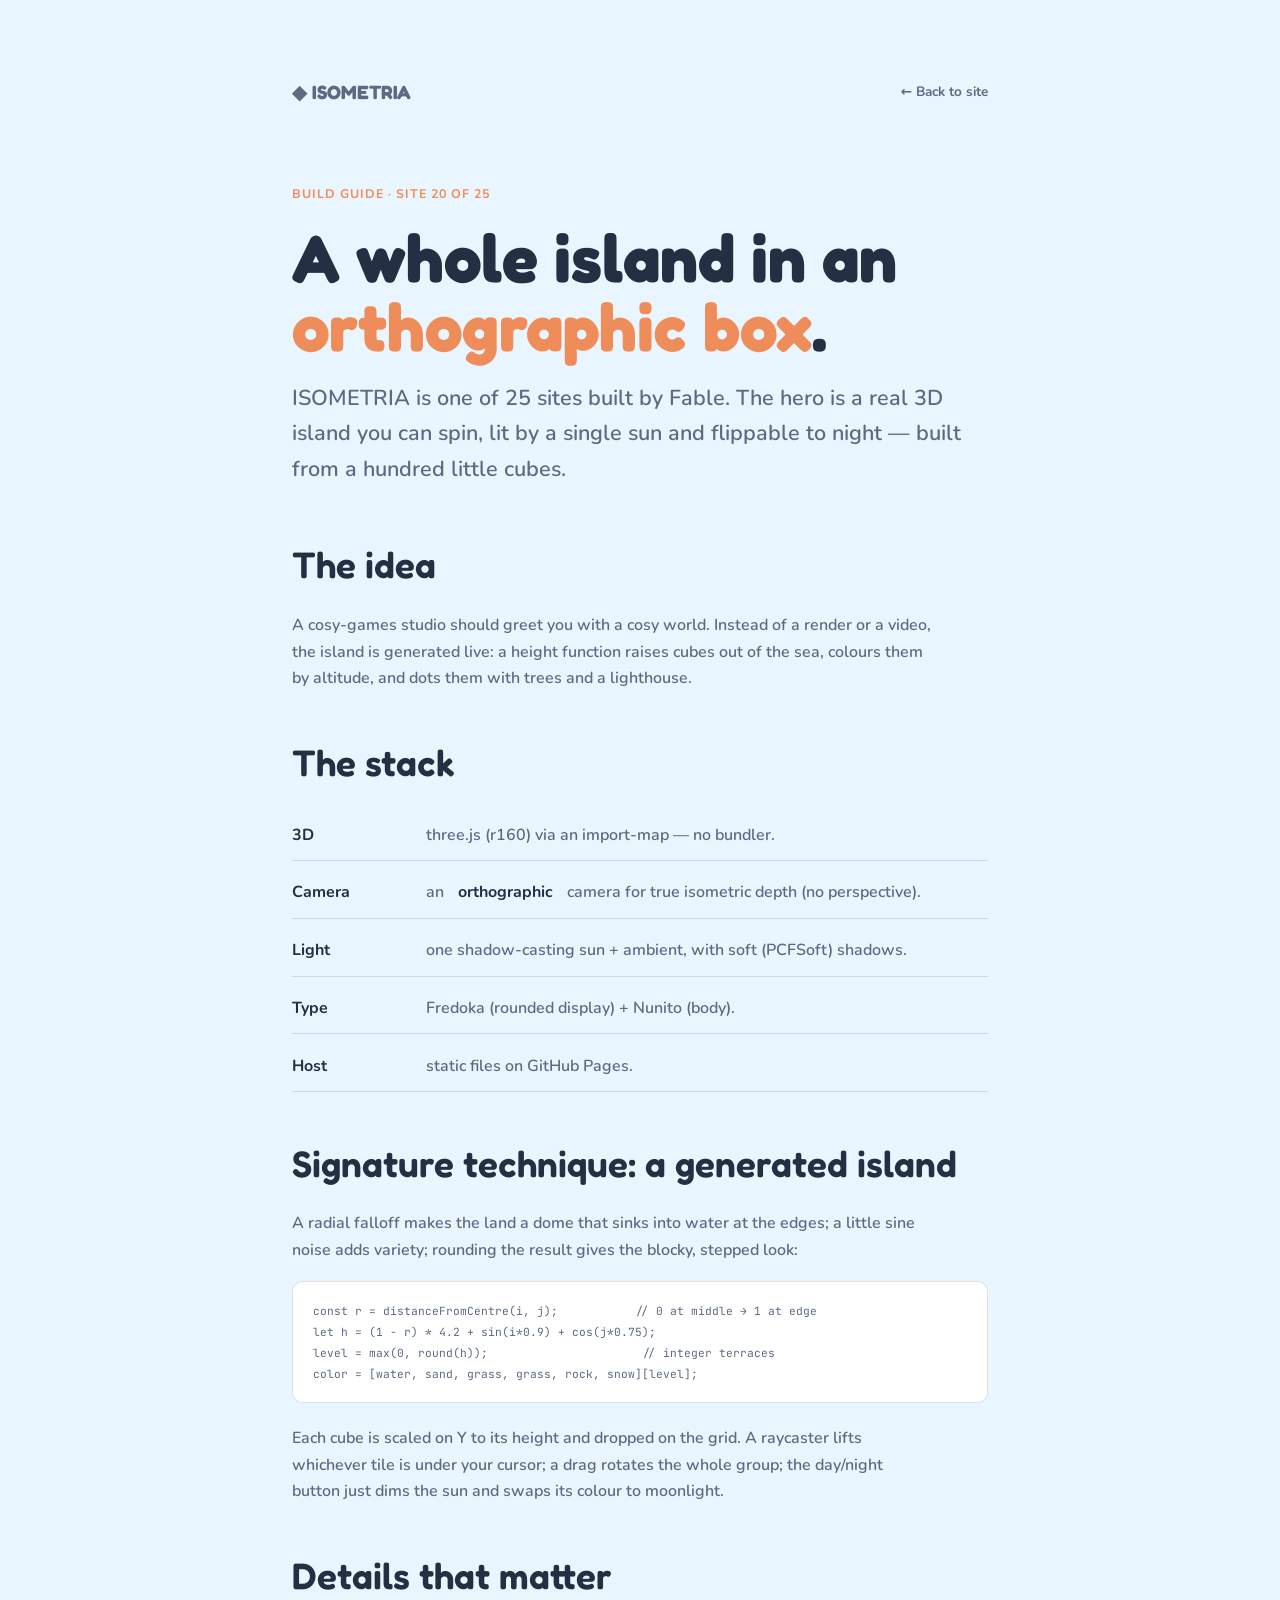
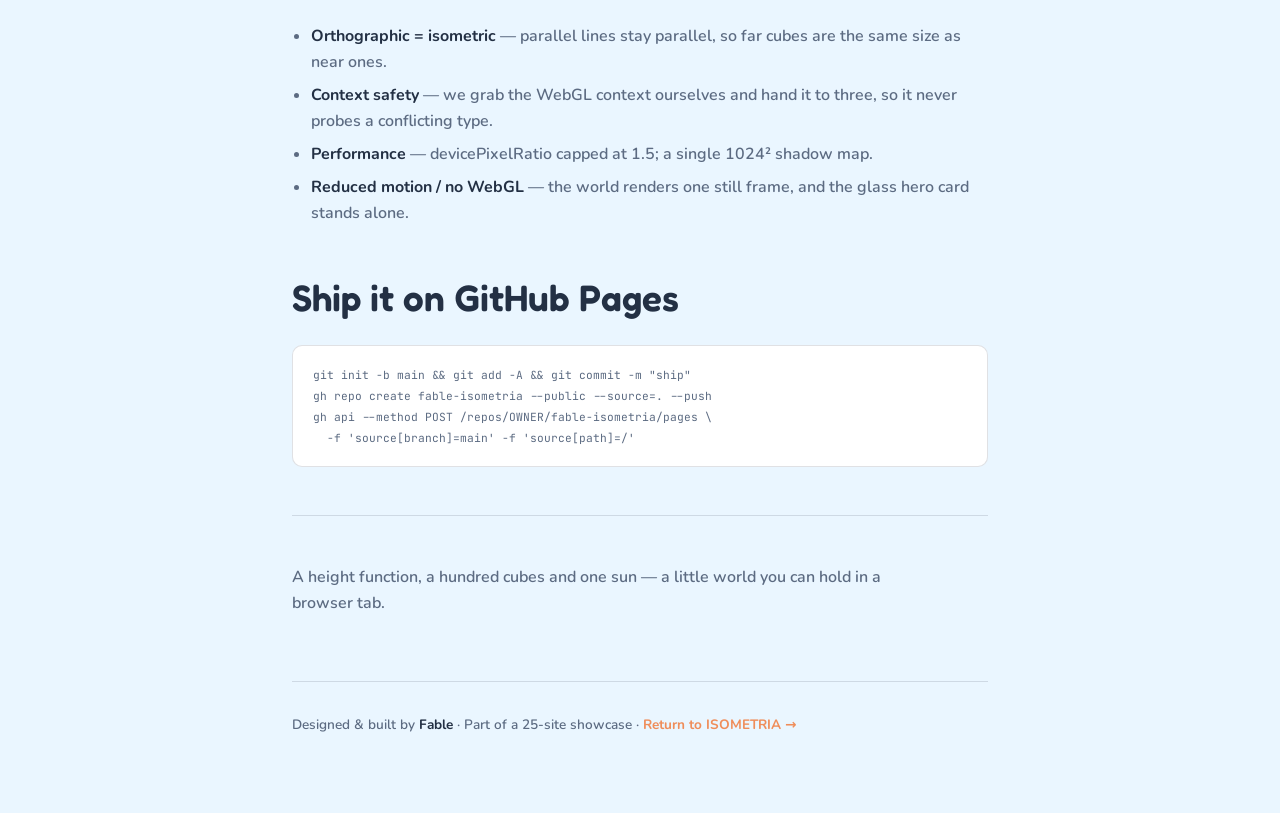
==== guide/index.html @ b90c7f37 "Ship fable-isometria" ====
<!doctype html>
<html lang="en">
<head>
<meta charset="utf-8" />
<meta name="viewport" content="width=device-width, initial-scale=1" />
<title>ISOMETRIA — Guide · How this was built</title>
<meta name="description" content="How the ISOMETRIA site was built with Fable: an isometric island in three.js with an orthographic camera, soft shadows, and a day/night toggle." />
<link rel="preconnect" href="https://fonts.googleapis.com" />
<link rel="preconnect" href="https://fonts.gstatic.com" crossorigin />
<link href="https://fonts.googleapis.com/css2?family=Fredoka:wght@500;600;700&family=Nunito:wght@400;600;700&family=JetBrains+Mono:wght@400&display=swap" rel="stylesheet" />
<style>
  :root{--bg:#eaf6ff;--ink:#233044;--dim:#5c6b82;--accent:#ef8d5a;--line:rgba(35,48,68,.14)}
  *{box-sizing:border-box;margin:0;padding:0}
  body{background:var(--bg);color:var(--ink);font-family:"Nunito",system-ui,sans-serif;line-height:1.65;-webkit-font-smoothing:antialiased}
  a{color:var(--accent);text-decoration:none;font-weight:700}a:hover{text-decoration:underline}
  .wrap{max-width:760px;margin:0 auto;padding:clamp(28px,6vw,80px) clamp(20px,5vw,32px)}
  .top{display:flex;justify-content:space-between;align-items:center;font-weight:700;font-size:.85rem;color:var(--dim);margin-bottom:clamp(40px,8vh,80px)}
  .top a{color:var(--dim)}
  .brand{font-family:"Fredoka",sans-serif;font-weight:700;font-size:1.2rem;color:var(--ink)}
  .tag{display:inline-block;font-weight:700;font-size:.78rem;letter-spacing:.08em;text-transform:uppercase;color:var(--accent);margin-bottom:1.2rem}
  h1{font-family:"Fredoka",sans-serif;font-weight:700;font-size:clamp(2.4rem,7vw,4.2rem);line-height:1.02;margin-bottom:1.2rem}
  h1 em{font-style:normal;color:var(--accent)}
  .lede{font-size:clamp(1.1rem,2.2vw,1.35rem);color:var(--dim);max-width:56ch;margin-bottom:3rem;font-weight:600}
  h2{font-family:"Fredoka",sans-serif;font-weight:600;font-size:clamp(1.6rem,4vw,2.3rem);margin:2.6rem 0 1rem}
  p{color:var(--dim);margin:0 0 1.1rem;max-width:64ch;font-weight:600}
  strong{color:var(--ink)}
  ul{color:var(--dim);margin:0 0 1.2rem 1.2rem;font-weight:600}li{margin:.4rem 0}
  code{font-family:"JetBrains Mono",monospace;font-size:.86em;background:rgba(35,48,68,.08);padding:.12em .4em;border-radius:4px;color:var(--ink);font-weight:400}
  pre{background:#fff;border:1px solid var(--line);border-radius:10px;padding:18px 20px;overflow-x:auto;margin:0 0 1.4rem;font-size:.82rem;line-height:1.6;font-family:"JetBrains Mono",monospace}
  pre code{background:none;padding:0;color:var(--dim)}
  .stack{list-style:none;margin:0 0 1.2rem;padding:0}
  .stack li{display:flex;gap:14px;padding:12px 0;border-bottom:1px solid var(--line)}
  .stack b{color:var(--ink);min-width:120px}
  .rule{height:1px;background:var(--line);margin:3rem 0}
  footer{margin-top:4rem;padding-top:2rem;border-top:1px solid var(--line);font-weight:600;font-size:.85rem;color:var(--dim)}
</style>
</head>
<body>
<div class="wrap">
  <div class="top"><a class="brand" href="../">◆ ISOMETRIA</a><a href="../">← Back to site</a></div>
  <span class="tag">Build guide · Site 20 of 25</span>
  <h1>A whole island in an <em>orthographic box</em>.</h1>
  <p class="lede">ISOMETRIA is one of 25 sites built by Fable. The hero is a real 3D island you can spin,
    lit by a single sun and flippable to night — built from a hundred little cubes.</p>

  <h2>The idea</h2>
  <p>A cosy-games studio should greet you with a cosy world. Instead of a render or a video, the island
    is generated live: a height function raises cubes out of the sea, colours them by altitude, and dots
    them with trees and a lighthouse.</p>

  <h2>The stack</h2>
  <ul class="stack">
    <li><b>3D</b> three.js (r160) via an import-map — no bundler.</li>
    <li><b>Camera</b> an <strong>orthographic</strong> camera for true isometric depth (no perspective).</li>
    <li><b>Light</b> one shadow-casting sun + ambient, with soft (PCFSoft) shadows.</li>
    <li><b>Type</b> Fredoka (rounded display) + Nunito (body).</li>
    <li><b>Host</b> static files on GitHub Pages.</li>
  </ul>

  <h2>Signature technique: a generated island</h2>
  <p>A radial falloff makes the land a dome that sinks into water at the edges; a little sine noise adds
    variety; rounding the result gives the blocky, stepped look:</p>
  <pre><code>const r = distanceFromCentre(i, j);           // 0 at middle → 1 at edge
let h = (1 - r) * 4.2 + sin(i*0.9) + cos(j*0.75);
level = max(0, round(h));                      // integer terraces
color = [water, sand, grass, grass, rock, snow][level];</code></pre>
  <p>Each cube is scaled on Y to its height and dropped on the grid. A raycaster lifts whichever tile is
    under your cursor; a drag rotates the whole group; the day/night button just dims the sun and swaps
    its colour to moonlight.</p>

  <h2>Details that matter</h2>
  <ul>
    <li><strong>Orthographic = isometric</strong> — parallel lines stay parallel, so far cubes are the same size as near ones.</li>
    <li><strong>Context safety</strong> — we grab the WebGL context ourselves and hand it to three, so it never probes a conflicting type.</li>
    <li><strong>Performance</strong> — devicePixelRatio capped at 1.5; a single 1024² shadow map.</li>
    <li><strong>Reduced motion / no WebGL</strong> — the world renders one still frame, and the glass hero card stands alone.</li>
  </ul>

  <h2>Ship it on GitHub Pages</h2>
  <pre><code>git init -b main &amp;&amp; git add -A &amp;&amp; git commit -m "ship"
gh repo create fable-isometria --public --source=. --push
gh api --method POST /repos/OWNER/fable-isometria/pages \
  -f 'source[branch]=main' -f 'source[path]=/'</code></pre>

  <div class="rule"></div>
  <p>A height function, a hundred cubes and one sun — a little world you can hold in a browser tab.</p>
  <footer>Designed &amp; built by <strong>Fable</strong> · Part of a 25-site showcase · <a href="../">Return to ISOMETRIA →</a></footer>
</div>
</body>
</html>
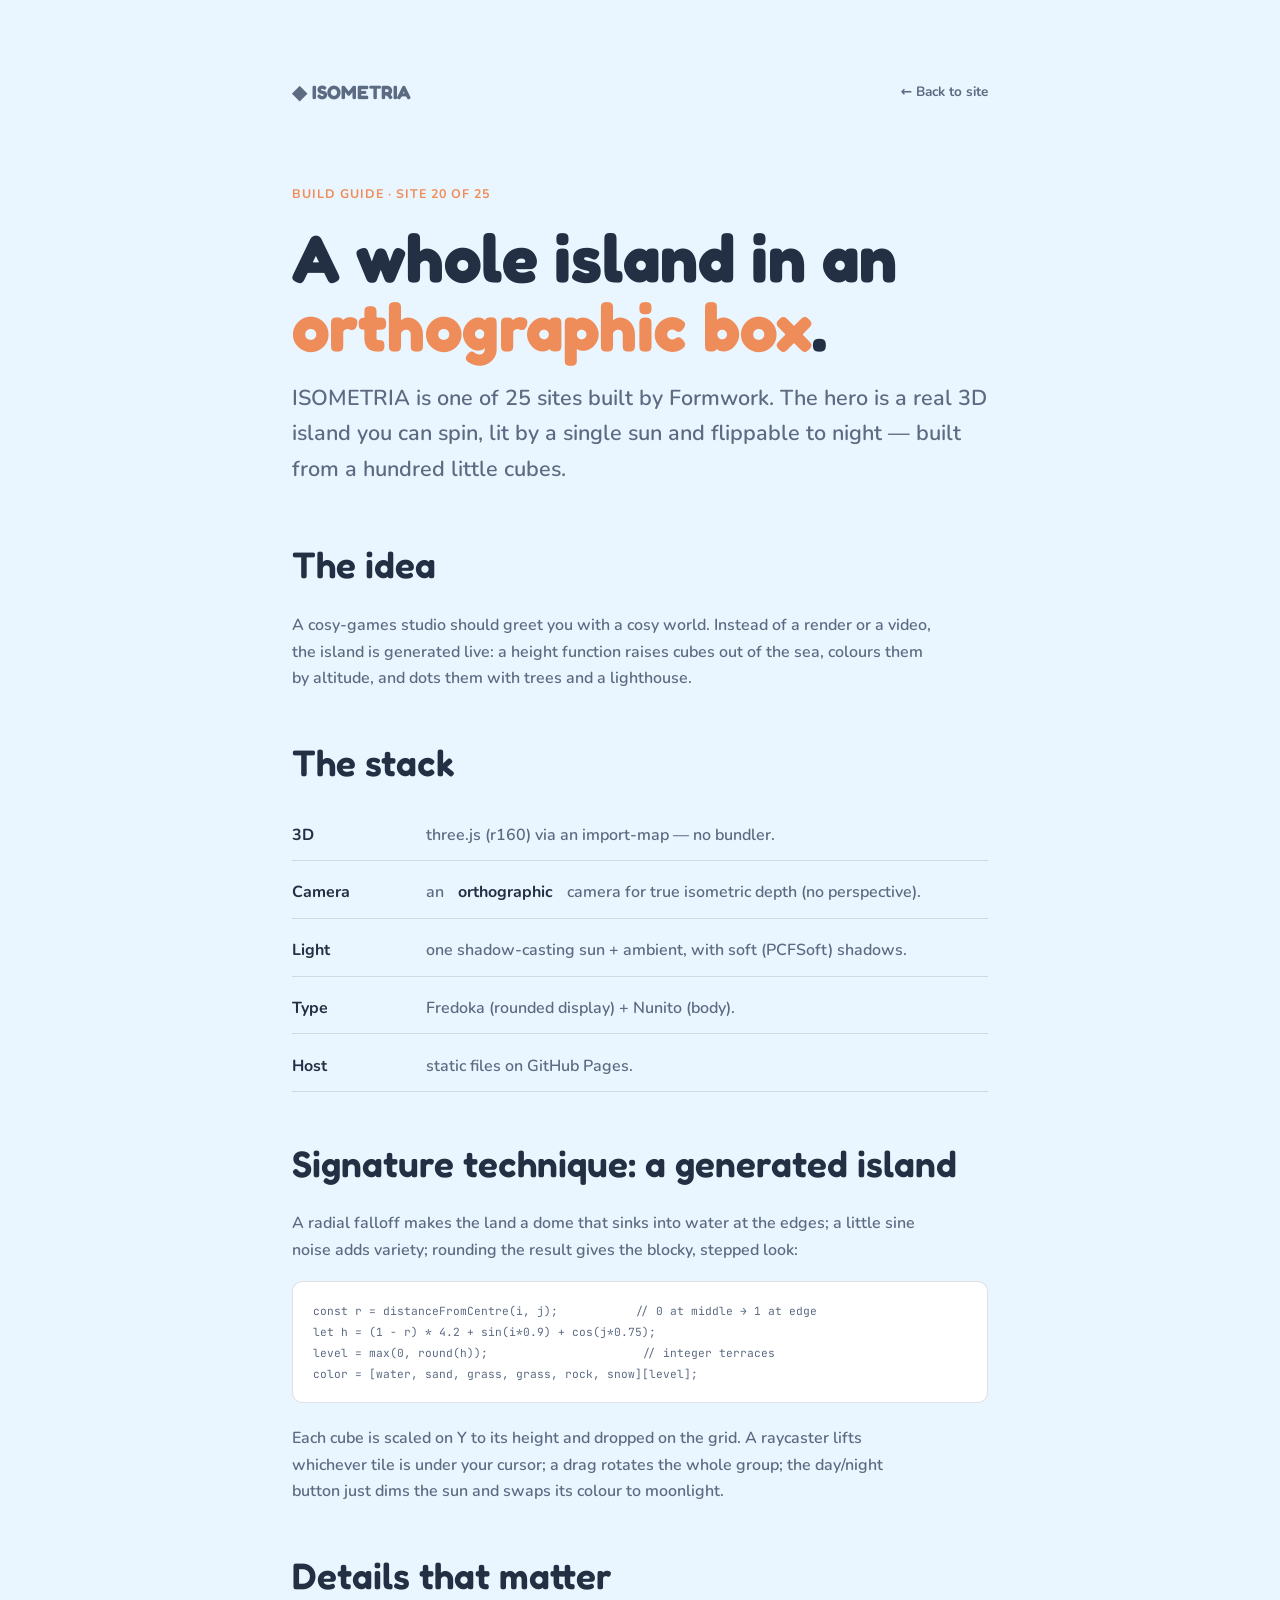
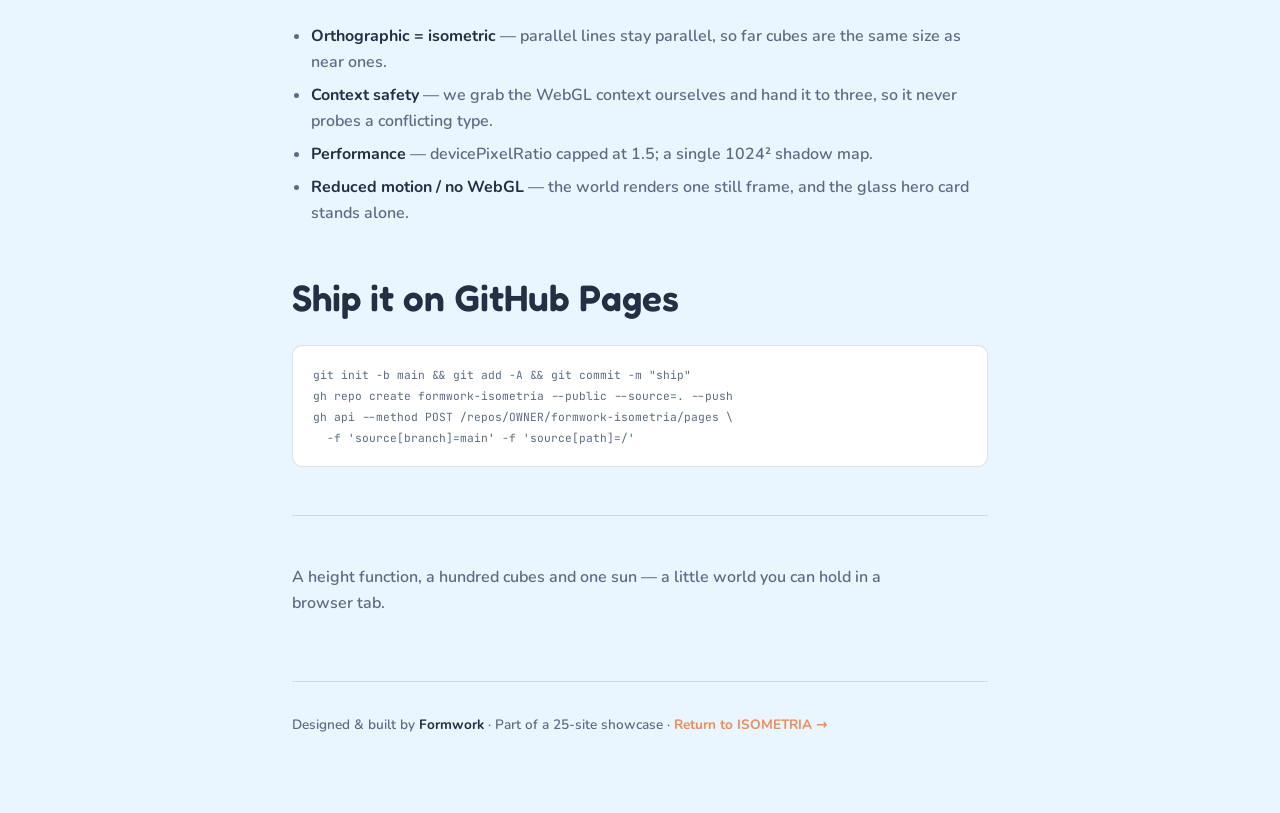
==== commit 415a0b75: "Rebrand collection to FORMWORK" ====
--- a/guide/index.html
+++ b/guide/index.html
@@ -4,7 +4,7 @@
 <meta charset="utf-8" />
 <meta name="viewport" content="width=device-width, initial-scale=1" />
 <title>ISOMETRIA — Guide · How this was built</title>
-<meta name="description" content="How the ISOMETRIA site was built with Fable: an isometric island in three.js with an orthographic camera, soft shadows, and a day/night toggle." />
+<meta name="description" content="How the ISOMETRIA site was built with Formwork: an isometric island in three.js with an orthographic camera, soft shadows, and a day/night toggle." />
 <link rel="preconnect" href="https://fonts.googleapis.com" />
 <link rel="preconnect" href="https://fonts.gstatic.com" crossorigin />
 <link href="https://fonts.googleapis.com/css2?family=Fredoka:wght@500;600;700&family=Nunito:wght@400;600;700&family=JetBrains+Mono:wght@400&display=swap" rel="stylesheet" />
@@ -40,7 +40,7 @@
   <div class="top"><a class="brand" href="../">◆ ISOMETRIA</a><a href="../">← Back to site</a></div>
   <span class="tag">Build guide · Site 20 of 25</span>
   <h1>A whole island in an <em>orthographic box</em>.</h1>
-  <p class="lede">ISOMETRIA is one of 25 sites built by Fable. The hero is a real 3D island you can spin,
+  <p class="lede">ISOMETRIA is one of 25 sites built by Formwork. The hero is a real 3D island you can spin,
     lit by a single sun and flippable to night — built from a hundred little cubes.</p>
 
   <h2>The idea</h2>
@@ -78,13 +78,13 @@
 
   <h2>Ship it on GitHub Pages</h2>
   <pre><code>git init -b main &amp;&amp; git add -A &amp;&amp; git commit -m "ship"
-gh repo create fable-isometria --public --source=. --push
-gh api --method POST /repos/OWNER/fable-isometria/pages \
+gh repo create formwork-isometria --public --source=. --push
+gh api --method POST /repos/OWNER/formwork-isometria/pages \
   -f 'source[branch]=main' -f 'source[path]=/'</code></pre>
 
   <div class="rule"></div>
   <p>A height function, a hundred cubes and one sun — a little world you can hold in a browser tab.</p>
-  <footer>Designed &amp; built by <strong>Fable</strong> · Part of a 25-site showcase · <a href="../">Return to ISOMETRIA →</a></footer>
+  <footer>Designed &amp; built by <strong>Formwork</strong> · Part of a 25-site showcase · <a href="../">Return to ISOMETRIA →</a></footer>
 </div>
 </body>
 </html>
